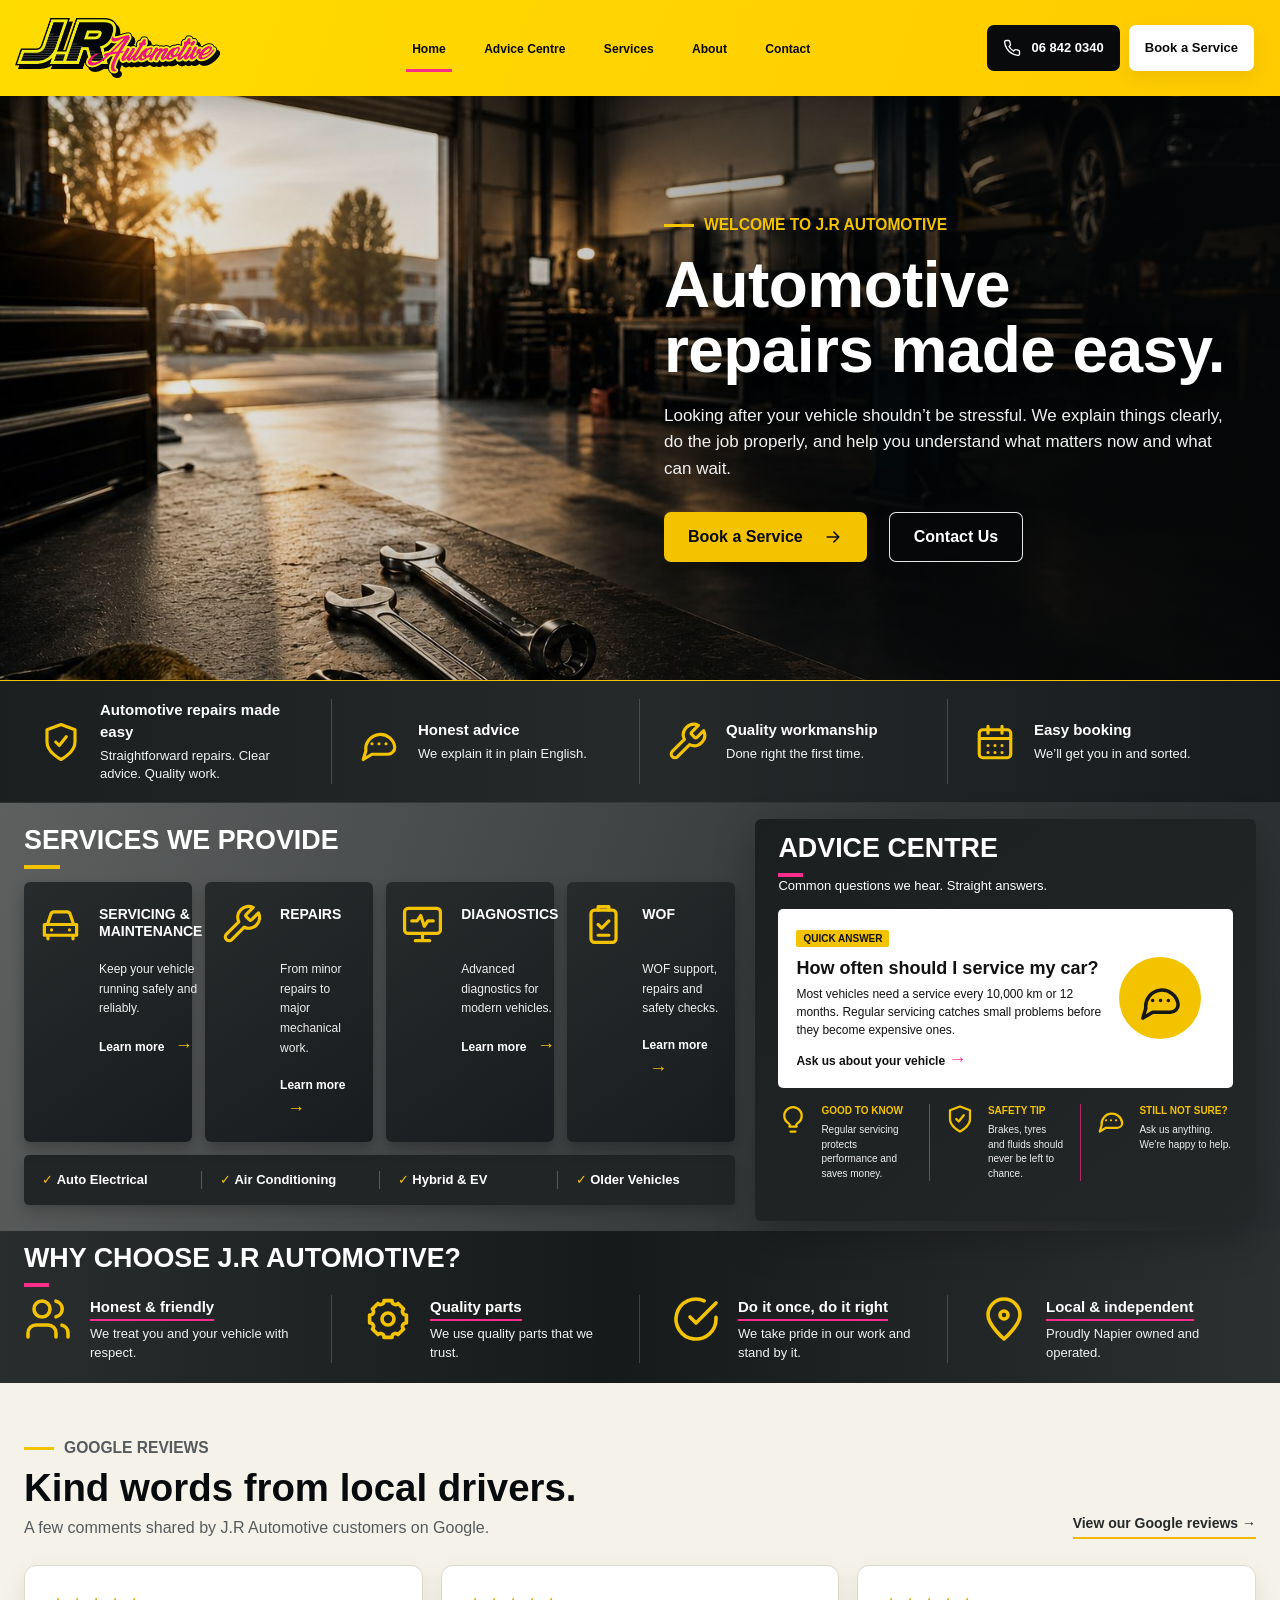
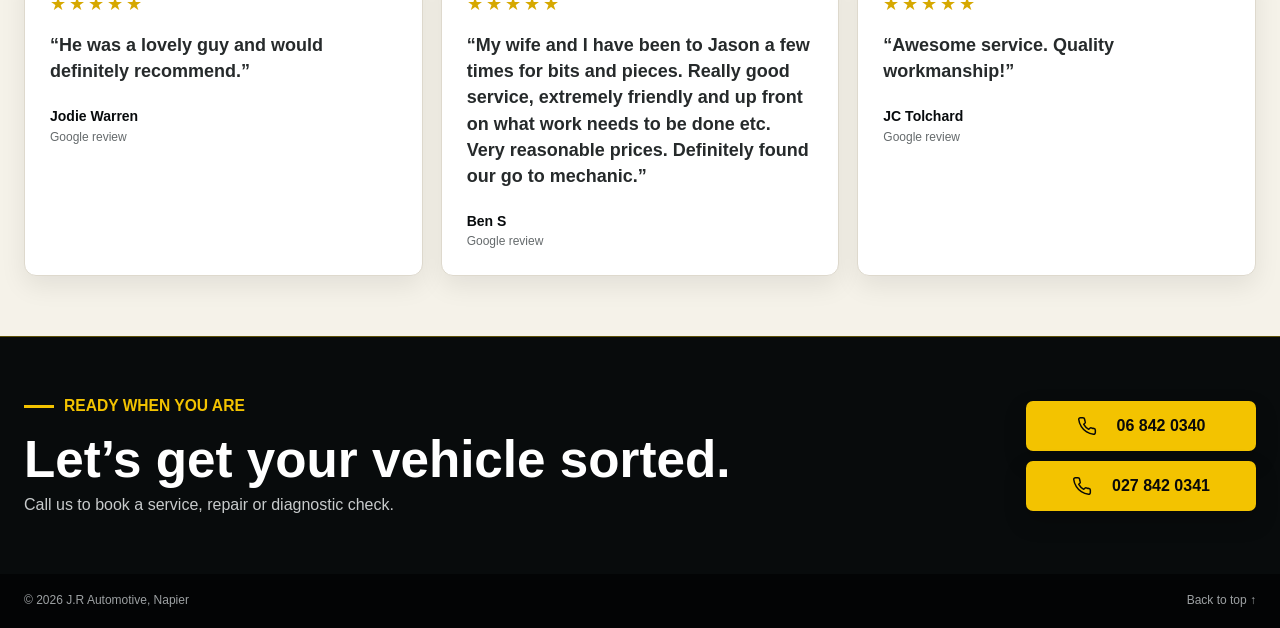
==== index.html @ 2c1266f0 "Fix kilometre spacing in advice snippet" ====
<!doctype html>
<html lang="en">
<head>
  <meta charset="UTF-8" />
  <meta name="viewport" content="width=device-width, initial-scale=1.0" />
  <link rel="icon" type="image/png" href="images/favicon.png" />
  <title>Mechanic Napier | Servicing, Repairs &amp; WOF | J.R Automotive</title>
  <meta name="description" content="Friendly, honest vehicle servicing, repairs, WOF inspections, diagnostics and auto electrical work from J.R Automotive in Onekawa, Napier." />
  <meta name="robots" content="index, follow, max-image-preview:large" />
  <link rel="canonical" href="https://jrautomotive.nz/" />
  <meta property="og:type" content="website" />
  <meta property="og:locale" content="en_NZ" />
  <meta property="og:site_name" content="J.R Automotive" />
  <meta property="og:title" content="Mechanic Napier | J.R Automotive" />
  <meta property="og:description" content="Automotive repairs made easy. Friendly, honest servicing, repairs, WOF inspections and diagnostics in Onekawa, Napier." />
  <meta property="og:url" content="https://jrautomotive.nz/" />
  <meta property="og:image" content="https://jrautomotive.nz/images/hero-workshop-clean-optimized.jpg" />
  <meta property="og:image:alt" content="A warmly lit automotive workshop" />
  <meta name="twitter:card" content="summary_large_image" />
  <meta name="twitter:title" content="Mechanic Napier | J.R Automotive" />
  <meta name="twitter:description" content="Automotive repairs made easy. Friendly, honest servicing, repairs, WOF inspections and diagnostics in Onekawa, Napier." />
  <meta name="twitter:image" content="https://jrautomotive.nz/images/hero-workshop-clean-optimized.jpg" />
  <meta name="twitter:image:alt" content="A warmly lit automotive workshop" />
  <meta name="theme-color" content="#f3c300" />
  <link rel="stylesheet" href="style.css" />
  <script type="application/ld+json">
  {
    "@context": "https://schema.org",
    "@type": "AutoRepair",
    "@id": "https://jrautomotive.nz/#business",
    "name": "J.R Automotive",
    "description": "Friendly, honest vehicle servicing, repairs, WOF inspections, diagnostics and auto electrical work in Onekawa, Napier.",
    "url": "https://jrautomotive.nz/",
    "image": "https://jrautomotive.nz/images/hero-workshop-clean-optimized.jpg",
    "logo": "https://jrautomotive.nz/images/jr-logo.png",
    "telephone": "+64-6-842-0340",
    "email": "J.Rfixyourcar@gmail.com",
    "address": {
      "@type": "PostalAddress",
      "streetAddress": "Unit 4, 10 Thorn Place, Onekawa",
      "addressLocality": "Napier",
      "addressRegion": "Hawke's Bay",
      "addressCountry": "NZ"
    },
    "areaServed": "Hawke's Bay",
    "openingHoursSpecification": {
      "@type": "OpeningHoursSpecification",
      "dayOfWeek": ["Monday", "Tuesday", "Wednesday", "Thursday", "Friday"],
      "opens": "08:30",
      "closes": "17:30"
    },
    "knowsAbout": [
      "Vehicle servicing and maintenance",
      "Automotive repairs",
      "WOF inspections",
      "Vehicle diagnostics",
      "Auto electrical repairs",
      "Air conditioning service and repair",
      "Hybrid and electric vehicle servicing",
      "Older vehicle servicing"
    ],
    "hasMap": "https://www.google.com/maps/search/?api=1&query=Unit%204%2C%2010%20Thorn%20Place%2C%20Onekawa%2C%20Napier%2C%20New%20Zealand"
  }
  </script>
</head>
<body>
  <svg class="svg-defs" aria-hidden="true">
    <symbol id="icon-phone" viewBox="0 0 24 24"><path d="M22 16.9v3a2 2 0 0 1-2.2 2 19.8 19.8 0 0 1-8.6-3.1 19.5 19.5 0 0 1-6-6A19.8 19.8 0 0 1 2.1 4.2 2 2 0 0 1 4.1 2h3a2 2 0 0 1 2 1.7c.1 1 .4 2 .7 2.9a2 2 0 0 1-.4 2.1L8.1 10a16 16 0 0 0 6 6l1.3-1.3a2 2 0 0 1 2.1-.4c.9.3 1.9.6 2.9.7a2 2 0 0 1 1.6 1.9z"/></symbol>
    <symbol id="icon-arrow" viewBox="0 0 24 24"><path d="M5 12h14M13 6l6 6-6 6"/></symbol>
    <symbol id="icon-shield" viewBox="0 0 24 24"><path d="M12 22s8-4 8-10V5l-8-3-8 3v7c0 6 8 10 8 10z"/><path d="m9 12 2 2 4-5"/></symbol>
    <symbol id="icon-chat" viewBox="0 0 24 24"><path d="M21 15a4 4 0 0 1-4 4H8l-5 3 1.5-5A8 8 0 1 1 21 15z"/><path d="M8 13h.01M12 13h.01M16 13h.01"/></symbol>
    <symbol id="icon-wrench" viewBox="0 0 24 24"><path d="M14.7 6.3a1 1 0 0 0 0 1.4l1.6 1.6a1 1 0 0 0 1.4 0l3.8-3.8a6 6 0 0 1-8 8l-6.9 6.9a2.1 2.1 0 0 1-3-3l6.9-6.9a6 6 0 0 1 8-8z"/></symbol>
    <symbol id="icon-calendar" viewBox="0 0 24 24"><rect x="3" y="5" width="18" height="16" rx="2"/><path d="M16 3v4M8 3v4M3 10h18M8 14h.01M12 14h.01M16 14h.01M8 18h.01M12 18h.01M16 18h.01"/></symbol>
    <symbol id="icon-car" viewBox="0 0 24 24"><path d="m5 11 1.5-4.5A2 2 0 0 1 8.4 5h7.2a2 2 0 0 1 1.9 1.5L19 11M3 12h18v6H3zM5 18v2M19 18v2M7 15h.01M17 15h.01"/></symbol>
    <symbol id="icon-monitor" viewBox="0 0 24 24"><rect x="2" y="3" width="20" height="14" rx="2"/><path d="M8 21h8M12 17v4M6 10h3l2-3 2 6 2-3h3"/></symbol>
    <symbol id="icon-clipboard" viewBox="0 0 24 24"><rect x="5" y="4" width="14" height="18" rx="2"/><path d="M9 4V2h6v2M9 12l2 2 4-4M9 18h6"/></symbol>
    <symbol id="icon-bulb" viewBox="0 0 24 24"><path d="M9 18h6M10 22h4M8.5 15.5A7 7 0 1 1 15.5 15.5c-.9.7-1.2 1.4-1.3 2.5h-4.4c-.1-1.1-.4-1.8-1.3-2.5z"/></symbol>
    <symbol id="icon-users" viewBox="0 0 24 24"><path d="M16 21v-2a4 4 0 0 0-4-4H6a4 4 0 0 0-4 4v2M9 11a4 4 0 1 0 0-8 4 4 0 0 0 0 8zM22 21v-2a4 4 0 0 0-3-3.9M16 3.1a4 4 0 0 1 0 7.8"/></symbol>
    <symbol id="icon-gear" viewBox="0 0 24 24"><circle cx="12" cy="12" r="3"/><path d="M19.4 15a1.7 1.7 0 0 0 .3 1.9l.1.1-2.8 2.8-.1-.1a1.7 1.7 0 0 0-1.9-.3 1.7 1.7 0 0 0-1 1.6v.2h-4V21a1.7 1.7 0 0 0-1-1.6 1.7 1.7 0 0 0-1.9.3l-.1.1L4.2 17l.1-.1a1.7 1.7 0 0 0 .3-1.9A1.7 1.7 0 0 0 3 14H2.8v-4H3a1.7 1.7 0 0 0 1.6-1 1.7 1.7 0 0 0-.3-1.9L4.2 7 7 4.2l.1.1a1.7 1.7 0 0 0 1.9.3A1.7 1.7 0 0 0 10 3V2.8h4V3a1.7 1.7 0 0 0 1 1.6 1.7 1.7 0 0 0 1.9-.3l.1-.1L19.8 7l-.1.1a1.7 1.7 0 0 0-.3 1.9 1.7 1.7 0 0 0 1.6 1h.2v4H21a1.7 1.7 0 0 0-1.6 1z"/></symbol>
    <symbol id="icon-check" viewBox="0 0 24 24"><path d="M22 11.1V12a10 10 0 1 1-5.9-9.1"/><path d="m22 4-10 10-3-3"/></symbol>
    <symbol id="icon-pin" viewBox="0 0 24 24"><path d="M20 10c0 5-8 12-8 12S4 15 4 10a8 8 0 1 1 16 0z"/><circle cx="12" cy="10" r="2"/></symbol>
  </svg>

  <header class="site-header" id="top">
    <a class="brand" href="index.html" aria-label="J.R Automotive home">
      <img src="images/jr-logo.png" width="3211" height="953" alt="J.R Automotive" />
    </a>

    <button class="menu-toggle" type="button" aria-label="Open navigation" aria-expanded="false" aria-controls="site-nav">
      <span></span><span></span><span></span>
    </button>

    <div class="header-main">
      <nav class="main-nav" id="site-nav" aria-label="Main navigation">
        <a class="active" href="index.html">Home</a>
        <a href="advice.html">Advice Centre</a>
        <a href="services.html">Services</a>
        <a href="about.html">About</a>
        <a href="contact.html">Contact</a>
      </nav>

      <div class="header-actions">
        <a class="header-phone" href="tel:068420340">
          <svg><use href="#icon-phone"></use></svg>
          <span>06 842 0340</span>
        </a>
        <a class="header-book" href="contact.html">Book a Service</a>
      </div>
    </div>
  </header>

  <main>
    <section class="hero" aria-labelledby="hero-title">
      <div class="hero-content page-width">
        <div class="hero-copy-block">
          <p class="eyebrow"><span></span> Welcome to J.R Automotive</p>
          <h1 id="hero-title">Automotive repairs made easy.</h1>
          <p class="hero-copy">Looking after your vehicle shouldn&rsquo;t be stressful. We explain things clearly, do the job properly, and help you understand what matters now and what can wait.</p>
          <div class="hero-actions">
            <a class="button button-yellow" href="contact.html">Book a Service <svg><use href="#icon-arrow"></use></svg></a>
            <a class="button button-outline" href="contact.html">Contact Us</a>
          </div>
        </div>
      </div>
    </section>

    <section class="trust-strip" aria-label="Our service promises">
      <div class="page-width trust-grid">
        <article class="trust-item"><svg><use href="#icon-shield"></use></svg><div><strong>Automotive repairs made easy</strong><span>Straightforward repairs. Clear advice. Quality work.</span></div></article>
        <article class="trust-item"><svg><use href="#icon-chat"></use></svg><div><strong>Honest advice</strong><span>We explain it in plain English.</span></div></article>
        <article class="trust-item"><svg><use href="#icon-wrench"></use></svg><div><strong>Quality workmanship</strong><span>Done right the first time.</span></div></article>
        <article class="trust-item"><svg><use href="#icon-calendar"></use></svg><div><strong>Easy booking</strong><span>We’ll get you in and sorted.</span></div></article>
      </div>
    </section>

    <section class="services-advice" id="services">
      <div class="page-width content-grid">
        <div class="services-column">
          <div class="section-heading">
            <h2>Services we provide</h2>
            <span></span>
          </div>

          <div class="service-grid">
            <a class="service-card" href="services.html">
              <svg><use href="#icon-car"></use></svg>
              <div><h3>Servicing &amp;<br />Maintenance</h3><p>Keep your vehicle running safely and reliably.</p><span class="service-link">Learn more <span aria-hidden="true">→</span></span></div>
            </a>
            <a class="service-card" href="services.html">
              <svg><use href="#icon-wrench"></use></svg>
              <div><h3>Repairs</h3><p>From minor repairs to major mechanical work.</p><span class="service-link">Learn more <span aria-hidden="true">→</span></span></div>
            </a>
            <a class="service-card" href="services.html">
              <svg><use href="#icon-monitor"></use></svg>
              <div><h3>Diagnostics</h3><p>Advanced diagnostics for modern vehicles.</p><span class="service-link">Learn more <span aria-hidden="true">→</span></span></div>
            </a>
            <a class="service-card" href="services.html">
              <svg><use href="#icon-clipboard"></use></svg>
              <div><h3>WOF</h3><p>WOF support, repairs and safety checks.</p><span class="service-link">Learn more <span aria-hidden="true">→</span></span></div>
            </a>
          </div>

          <div class="more-services">
            <span>✓ <b>Auto Electrical</b></span>
            <span>✓ <b>Air Conditioning</b></span>
            <span>✓ <b>Hybrid &amp; EV</b></span>
            <span>✓ <b>Older Vehicles</b></span>
          </div>
        </div>

        <aside class="advice-panel" id="advice">
          <div class="section-heading light">
            <h2>Advice centre</h2>
            <span></span>
          </div>
          <p class="advice-intro">Common questions we hear. Straight answers.</p>
          <article class="quick-answer">
            <div>
              <small>Quick answer</small>
              <h3>How often should I service my car?</h3>
              <p>Most vehicles need a service every 10,000 km or 12 months. Regular servicing catches small problems before they become expensive ones.</p>
              <a href="advice.html">Ask us about your vehicle <span>→</span></a>
            </div>
            <div class="answer-icon"><svg><use href="#icon-chat"></use></svg></div>
          </article>
          <div class="advice-tips">
            <article><svg><use href="#icon-bulb"></use></svg><div><strong>Good to know</strong><span>Regular servicing protects performance and saves money.</span></div></article>
            <article><svg><use href="#icon-shield"></use></svg><div><strong>Safety tip</strong><span>Brakes, tyres and fluids should never be left to chance.</span></div></article>
            <article><svg><use href="#icon-chat"></use></svg><div><strong>Still not sure?</strong><span>Ask us anything. We’re happy to help.</span></div></article>
          </div>
        </aside>
      </div>
    </section>

    <section class="why-us" id="about">
      <div class="page-width">
        <div class="section-heading light">
          <h2>Why choose J.R Automotive?</h2>
          <span></span>
        </div>
        <div class="why-grid">
          <article><svg><use href="#icon-users"></use></svg><div><h3>Honest &amp; friendly</h3><p>We treat you and your vehicle with respect.</p></div></article>
          <article><svg><use href="#icon-gear"></use></svg><div><h3>Quality parts</h3><p>We use quality parts that we trust.</p></div></article>
          <article><svg><use href="#icon-check"></use></svg><div><h3>Do it once, do it right</h3><p>We take pride in our work and stand by it.</p></div></article>
          <article><svg><use href="#icon-pin"></use></svg><div><h3>Local &amp; independent</h3><p>Proudly Napier owned and operated.</p></div></article>
        </div>
      </div>
    </section>

    <section class="customer-reviews" aria-labelledby="reviews-heading">
      <div class="page-width">
        <div class="reviews-heading">
          <div>
            <p class="eyebrow"><span></span> Google reviews</p>
            <h2 id="reviews-heading">Kind words from local drivers.</h2>
            <p>A few comments shared by J.R Automotive customers on Google.</p>
          </div>
          <a class="reviews-link" href="https://www.google.com/maps/search/?api=1&amp;query=J.R%20Automotive%2C%204%2F10%20Thorn%20Place%2C%20Onekawa%2C%20Napier" target="_blank" rel="noopener">View our Google reviews <span aria-hidden="true">&rarr;</span></a>
        </div>

        <div class="reviews-grid">
          <figure class="review-card">
            <div class="review-stars" aria-label="5 out of 5 stars">★★★★★</div>
            <blockquote>“He was a lovely guy and would definitely recommend.”</blockquote>
            <figcaption><strong>Jodie Warren</strong><span>Google review</span></figcaption>
          </figure>
          <figure class="review-card">
            <div class="review-stars" aria-label="5 out of 5 stars">★★★★★</div>
            <blockquote>“My wife and I have been to Jason a few times for bits and pieces. Really good service, extremely friendly and up front on what work needs to be done etc. Very reasonable prices. Definitely found our go to mechanic.”</blockquote>
            <figcaption><strong>Ben S</strong><span>Google review</span></figcaption>
          </figure>
          <figure class="review-card">
            <div class="review-stars" aria-label="5 out of 5 stars">★★★★★</div>
            <blockquote>“Awesome service. Quality workmanship!”</blockquote>
            <figcaption><strong>JC Tolchard</strong><span>Google review</span></figcaption>
          </figure>
        </div>
      </div>
    </section>

    <section class="contact-cta" id="contact">
      <div class="page-width contact-inner">
        <div><p class="eyebrow"><span></span> Ready when you are</p><h2>Let’s get your vehicle sorted.</h2><p>Call us to book a service, repair or diagnostic check.</p></div>
        <div class="contact-buttons"><a class="button button-yellow" href="tel:068420340"><svg><use href="#icon-phone"></use></svg> 06 842 0340</a><a class="button button-yellow" href="tel:0278420341"><svg><use href="#icon-phone"></use></svg> 027 842 0341</a></div>
      </div>
    </section>
  </main>

  <footer><div class="page-width"><span>© <span id="year"></span> J.R Automotive, Napier</span><a href="#top">Back to top ↑</a></div></footer>

  <script>
    const toggle = document.querySelector('.menu-toggle');
    const header = document.querySelector('.site-header');
    toggle.addEventListener('click', () => {
      const open = header.classList.toggle('menu-open');
      toggle.setAttribute('aria-expanded', String(open));
    });
    document.querySelectorAll('.main-nav a').forEach(link => link.addEventListener('click', () => {
      header.classList.remove('menu-open');
      toggle.setAttribute('aria-expanded', 'false');
    }));
    document.getElementById('year').textContent = new Date().getFullYear();
  </script>
</body>
</html>
---- style.css ----
:root {
  --yellow: #f3c300;
  --yellow-deep: #f2b900;
  --pink: #ff2d8b;
  --black: #080b0d;
  --charcoal: #171a1c;
  --panel: #202426;
  --panel-soft: #303436;
  --white: #fff;
  --muted: #c8cbcc;
  --line: rgba(255, 255, 255, .18);
  --page: min(1390px, calc(100% - 48px));
  --shadow: 0 16px 40px rgba(0, 0, 0, .26);
}

* { box-sizing: border-box; }
html { scroll-behavior: smooth; }
body {
  margin: 0;
  color: var(--white);
  background: #25292b;
  font-family: "Arial Narrow", "Roboto Condensed", Arial, Helvetica, sans-serif;
  line-height: 1.45;
}
a { color: inherit; }
button, a { -webkit-tap-highlight-color: transparent; }
svg { display: block; fill: none; stroke: currentColor; stroke-width: 1.8; stroke-linecap: round; stroke-linejoin: round; }
.svg-defs { position: absolute; width: 0; height: 0; overflow: hidden; }
.page-width { width: var(--page); margin-inline: auto; }

.site-header {
  min-height: 96px;
  position: sticky;
  top: 0;
  z-index: 100;
  display: flex;
  align-items: stretch;
  gap: 30px;
  padding-right: max(26px, calc((100vw - 1500px) / 2));
  background: linear-gradient(110deg, #ffdc00, #ffcb00);
  color: var(--black);
  box-shadow: 0 6px 24px rgba(0, 0, 0, .22);
}

.brand {
  width: 270px;
  min-width: 270px;
  padding: 8px 24px;
  display: flex;
  justify-content: center;
  align-items: center;
  text-decoration: none;
  background: transparent;
}
.brand img {
  width: 225px;
  height: auto;
  object-fit: contain;
}

.header-main {
  min-width: 0;
  flex: 1;
  display: flex;
  align-items: center;
  justify-content: space-between;
  gap: 26px;
}
.main-nav {
  flex: 1;
  display: flex;
  align-items: center;
  justify-content: center;
  gap: clamp(26px, 3vw, 56px);
  white-space: nowrap;
}
.main-nav a {
  position: relative;
  padding: 39px 0 36px;
  color: #090909;
  text-decoration: none;
  font-size: clamp(12.1px, .902vw, 15.4px);
  font-weight: 900;
}
.main-nav a::after {
  content: "";
  position: absolute;
  left: 50%;
  bottom: 22px;
  width: 0;
  height: 3px;
  transform: translateX(-50%);
  background: var(--pink);
  transition: width .2s ease;
}
.main-nav a:hover::after, .main-nav a.active::after { width: 46px; }
.header-actions { display: flex; gap: 14px; align-items: center; }
.header-phone, .header-book {
  min-height: 46px;
  display: inline-flex;
  align-items: center;
  justify-content: center;
  border-radius: 7px;
  font-weight: 900;
  text-decoration: none;
  white-space: nowrap;
  transition: transform .2s ease, box-shadow .2s ease;
}
.header-phone:hover, .header-book:hover, .button:hover { transform: translateY(-2px); }
.header-phone { gap: 10px; padding: 0 20px; background: #080a0b; color: #fff; }
.header-phone svg { width: 18px; height: 18px; }
.header-book { padding: 0 24px; background: #fff; color: #080a0b; box-shadow: 0 7px 18px rgba(130, 95, 0, .13); }
.menu-toggle { display: none; }

.hero {
  min-height: clamp(560px, 65vh, 720px);
  position: relative;
  display: flex;
  align-items: center;
  isolation: isolate;
  background-image: url("images/hero-workshop-clean-optimized.jpg");
  background-size: cover;
  background-position: center;
  border-bottom: 1px solid var(--yellow);
}
.hero::after {
  content: "";
  position: absolute;
  inset: 0;
  z-index: -1;
  background: linear-gradient(90deg, rgba(5, 7, 8, .08) 0%, rgba(5, 7, 8, .18) 43%, rgba(5, 7, 8, .88) 100%);
}
.hero-content { display: flex; justify-content: flex-end; padding: 72px 16px; }
.hero-copy-block { width: min(590px, 48%); }
.eyebrow {
  display: flex;
  align-items: center;
  gap: 10px;
  margin: 0 0 16px;
  color: var(--yellow);
  font-size: 15.6px;
  font-weight: 900;
  text-transform: uppercase;
}
.eyebrow span { width: 30px; height: 3px; background: var(--yellow); }
.hero h1 {
  max-width: 600px;
  margin: 0;
  font-family: Impact, Haettenschweiler, "Arial Narrow Bold", sans-serif;
  font-size: clamp(52px, 5vw, 82px);
  font-weight: 800;
  line-height: 1.02;
  letter-spacing: -.6px;
  text-wrap: balance;
  text-shadow: 0 3px 18px rgba(0, 0, 0, .34);
}
.hero-copy { max-width: 570px; margin: 20px 0 30px; color: #f1f1f1; font-size: clamp(17px, 1.3vw, 21px); line-height: 1.55; }
.hero-actions { display: flex; gap: 22px; flex-wrap: wrap; }
.button {
  min-height: 50px;
  display: inline-flex;
  align-items: center;
  justify-content: center;
  gap: 20px;
  padding: 0 24px;
  border-radius: 7px;
  font-weight: 900;
  text-decoration: none;
  transition: transform .2s ease, box-shadow .2s ease, background .2s ease;
}
.button svg { width: 20px; height: 20px; }
.button-yellow { background: var(--yellow); color: #090909; box-shadow: 0 10px 22px rgba(0, 0, 0, .22); }
.button-yellow:hover { box-shadow: 0 13px 28px rgba(255, 212, 0, .2); }
.button-outline { border: 1px solid rgba(255, 255, 255, .9); background: rgba(5, 7, 8, .5); color: #fff; }
.button-outline:hover { background: rgba(255, 255, 255, .1); }

.trust-strip { background: linear-gradient(90deg, #1b1f20, #25292a, #191c1e); border-bottom: 1px solid rgba(255,255,255,.08); }
.trust-grid { display: grid; grid-template-columns: repeat(4, 1fr); padding-block: 18px; }
.trust-item { min-width: 0; display: flex; align-items: center; gap: 18px; padding: 0 26px; border-right: 1px solid var(--line); }
.trust-item:first-child { padding-left: 16px; }
.trust-item:last-child { border: 0; }
.trust-item > svg { width: 42px; height: 42px; flex: 0 0 auto; color: var(--yellow); }
.trust-item div { display: flex; flex-direction: column; gap: 4px; }
.trust-item strong { font-size: 15px; }
.trust-item span { color: #f3f3f3; font-size: 13px; }

.services-advice { padding: 16px 0 10px; background: linear-gradient(110deg, #5e6060 0%, #343738 65%, #2b2e30 100%); }
.content-grid { display: grid; grid-template-columns: 1.35fr .95fr; gap: 20px; }
.section-heading { margin-bottom: 13px; }
.section-heading h2 { margin: 0; color: #fff; font-size: clamp(25px, 2.1vw, 32px); line-height: 1.1; text-transform: uppercase; }
.section-heading > span { display: block; width: 36px; height: 4px; margin-top: 9px; background: var(--yellow); }
.section-heading.light h2 { color: #fff; }
.section-heading.light > span { background: linear-gradient(90deg, var(--pink) 0 70%, transparent 70%); }

.services-column { min-width: 0; padding: 7px 0 16px; }
.service-grid { display: grid; grid-template-columns: repeat(4, minmax(0, 1fr)); gap: 13px; }
.service-card {
  min-height: 184px;
  display: grid;
  grid-template-columns: 48px 1fr;
  gap: 12px;
  padding: 21px 15px;
  background: linear-gradient(145deg, #282b2c, #191c1e);
  color: inherit;
  text-decoration: none;
  border-radius: 6px;
  box-shadow: 0 7px 14px rgba(0,0,0,.25);
  transition: transform .2s ease, background .2s ease, box-shadow .2s ease;
}
.service-card:hover, .service-card:focus-visible { transform: translateY(-4px); background: #171a1c; box-shadow: 0 10px 22px rgba(0,0,0,.38); }
.service-card:focus-visible { outline: 3px solid var(--yellow); outline-offset: 3px; }
.service-card > svg { width: 43px; height: 43px; color: var(--yellow); }
.service-card h3 { min-height: 42px; margin: 3px 0 12px; font-size: 14px; line-height: 1.25; text-transform: uppercase; }
.service-card p { min-height: 52px; margin: 0 0 13px; color: #eee; font-size: 12px; line-height: 1.65; }
.service-link { font-size: 12px; font-weight: 900; }
.service-link span { padding-left: 7px; color: var(--yellow); font-size: 18px; }
.more-services {
  min-height: 50px;
  margin-top: 13px;
  display: grid;
  grid-template-columns: repeat(4, 1fr);
  align-items: center;
  background: #222526;
  border-radius: 5px;
  box-shadow: 0 6px 13px rgba(0,0,0,.22);
}
.more-services span { padding: 0 18px; border-right: 1px solid rgba(255,45,139,.65); font-size: 13px; white-space: nowrap; }
.more-services span:last-child { border-right: 0; }
.more-services span::first-letter { color: var(--yellow); }

.advice-panel { min-width: 0; padding: 15px 23px 18px; background: linear-gradient(140deg, #1c1f20, #242728); border-radius: 6px; box-shadow: var(--shadow); }
.advice-panel .section-heading { margin-bottom: 0; }
.advice-intro { margin: 0 0 13px; font-size: 13px; }
.quick-answer { display: grid; grid-template-columns: 1fr 96px; gap: 12px; padding: 16px 18px; color: #111; background: #fff; border-radius: 5px; }
.quick-answer small { padding: 3px 7px; border-radius: 2px; background: var(--yellow); font-size: 10px; font-weight: 900; text-transform: uppercase; }
.quick-answer h3 { margin: 7px 0 4px; font-size: 18px; }
.quick-answer p { margin: 0 0 7px; font-size: 12px; line-height: 1.5; }
.quick-answer a { font-size: 12px; font-weight: 900; text-decoration: none; }
.quick-answer a span { color: var(--pink); font-size: 18px; }
.answer-icon { width: 82px; height: 82px; align-self: center; display: grid; place-items: center; border-radius: 50%; background: var(--yellow); color: #151718; }
.answer-icon svg { width: 47px; height: 47px; }
.advice-tips { display: grid; grid-template-columns: repeat(3, 1fr); gap: 0; margin-top: 16px; }
.advice-tips article { min-width: 0; display: grid; grid-template-columns: 34px 1fr; gap: 9px; padding: 0 15px; border-right: 1px solid rgba(255,45,139,.65); }
.advice-tips article:first-child { padding-left: 0; }
.advice-tips article:last-child { border: 0; padding-right: 0; }
.advice-tips svg { width: 30px; height: 30px; color: var(--yellow); }
.advice-tips div { display: flex; flex-direction: column; gap: 5px; }
.advice-tips strong { color: var(--yellow); font-size: 10px; text-transform: uppercase; }
.advice-tips span { color: #eee; font-size: 10px; line-height: 1.45; }

.why-us { padding: 13px 0 20px; background: linear-gradient(90deg, #292d2e, #171a1b 48%, #2d3031); }
.why-us .section-heading { margin-bottom: 8px; }
.why-grid { display: grid; grid-template-columns: repeat(4, 1fr); }
.why-grid article { display: grid; grid-template-columns: 52px 1fr; gap: 14px; padding: 0 32px; border-right: 1px solid var(--line); }
.why-grid article:first-child { padding-left: 0; }
.why-grid article:last-child { border: 0; }
.why-grid svg { width: 48px; height: 48px; color: var(--yellow); }
.why-grid h3 { display: inline-block; margin: 0 0 4px; padding-bottom: 2px; border-bottom: 2px solid var(--pink); font-size: 15px; }
.why-grid p { margin: 0; color: #f0f0f0; font-size: 13px; }

.customer-reviews { padding: 54px 0 60px; background: #f5f2e9; color: var(--black); }
.reviews-heading { display: flex; align-items: flex-end; justify-content: space-between; gap: 36px; margin-bottom: 26px; }
.reviews-heading .eyebrow { margin: 0 0 8px; color: #555b5d; }
.reviews-heading h2 { margin: 0 0 8px; font-size: clamp(30px, 3vw, 44px); line-height: 1.05; }
.reviews-heading > div > p:last-child { margin: 0; color: #555b5d; }
.reviews-link { flex: 0 0 auto; padding-bottom: 4px; border-bottom: 2px solid var(--yellow-deep); color: #242829; font-size: 14px; font-weight: 900; text-decoration: none; }
.reviews-link:hover { border-color: var(--pink); }
.reviews-grid { display: grid; grid-template-columns: repeat(3, 1fr); gap: 18px; }
.review-card { min-width: 0; margin: 0; padding: 25px; border: 1px solid #ded9cd; border-radius: 12px; background: #fff; box-shadow: 0 10px 26px rgba(8, 11, 13, .08); }
.review-stars { margin-bottom: 15px; color: #d6a800; font-size: 18px; letter-spacing: 3px; }
.review-card blockquote { margin: 0 0 22px; color: #262a2b; font-size: 18px; font-weight: 700; line-height: 1.45; }
.review-card figcaption { display: flex; flex-direction: column; gap: 2px; }
.review-card figcaption strong { font-size: 14px; }
.review-card figcaption span { color: #656a6c; font-size: 12px; }

.contact-cta { padding: 58px 0; background: #080b0c; border-top: 1px solid rgba(255,212,0,.35); }
.contact-inner { display: flex; align-items: center; justify-content: space-between; gap: 40px; }
.contact-inner h2 { margin: 0 0 8px; font-size: clamp(32px, 4vw, 54px); line-height: 1; }
.contact-inner > div > p:last-child { margin: 0; color: var(--muted); }
.contact-buttons { display: flex; flex-direction: column; align-items: center; gap: 10px; }
.contact-buttons .button { min-width: 230px; }
.mobile-number { color: #fff; font-size: 13px; text-decoration: none; }

footer { padding: 18px 0; background: #030405; color: #9da1a3; font-size: 12px; }
footer > div { display: flex; justify-content: space-between; }
footer a { text-decoration: none; }

@media (max-width: 1700px) {
  .main-nav a:nth-child(8), .main-nav a:nth-child(9) { display: none; }
}

@media (max-width: 1480px) {
  .site-header { gap: 18px; }
  .brand { width: 235px; min-width: 235px; padding-inline: 14px; }
  .brand img { width: 205px; }
  .header-main { gap: 18px; }
  .header-actions { gap: 9px; }
  .header-phone, .header-book { padding-inline: 16px; font-size: 13px; }
}

@media (max-width: 1180px) {
  :root { --page: min(100% - 36px, 1040px); }
  .site-header { min-height: 82px; padding-right: 18px; }
  .brand { width: 210px; min-width: 210px; }
  .brand img { width: 185px; height: auto; }
  .main-nav a { padding-block: 31px; }
  .main-nav a:nth-child(n+6) { display: none; }
  .main-nav a::after { bottom: 15px; }
  .hero { min-height: 470px; background-position: 57% center; }
  .service-grid { grid-template-columns: repeat(2, 1fr); }
  .service-card { min-height: 165px; }
  .service-card h3, .service-card p { min-height: 0; }
  .more-services { grid-template-columns: repeat(2, 1fr); row-gap: 10px; padding-block: 12px; }
  .more-services span:nth-child(2) { border-right: 0; }
  .trust-item { padding-inline: 15px; gap: 12px; }
}

@media (max-width: 900px) {
  :root { --page: min(100% - 30px, 720px); }
  .site-header { min-height: 74px; align-items: center; justify-content: space-between; padding-right: 14px; }
  .brand { width: 195px; min-width: 195px; height: 74px; }
  .brand img { width: 170px; height: auto; }

  .menu-toggle {
    width: 46px;
    height: 44px;
    display: grid;
    place-content: center;
    gap: 6px;
    border: 0;
    border-radius: 6px;
    background: #090b0c;
    cursor: pointer;
  }
  .menu-toggle span { width: 24px; height: 2px; display: block; background: var(--yellow); transition: transform .2s ease, opacity .2s ease; }
  .menu-open .menu-toggle span:nth-child(1) { transform: translateY(8px) rotate(45deg); }
  .menu-open .menu-toggle span:nth-child(2) { opacity: 0; }
  .menu-open .menu-toggle span:nth-child(3) { transform: translateY(-8px) rotate(-45deg); }
  .header-main {
    position: absolute;
    top: 74px;
    left: 0;
    right: 0;
    display: none;
    padding: 18px;
    background: #111416;
    color: #fff;
    box-shadow: 0 20px 35px rgba(0,0,0,.45);
  }
  .menu-open .header-main { display: block; }
  .main-nav { display: grid; grid-template-columns: repeat(2, 1fr); gap: 0; white-space: normal; }
  .main-nav a, .main-nav a:nth-child(n) { display: block; padding: 12px 10px; color: #fff; border-bottom: 1px solid rgba(255,255,255,.1); font-size: 14.3px; }
  .main-nav a::after { display: none; }
  .header-actions { margin-top: 16px; }
  .header-phone, .header-book { flex: 1; }
  .hero { min-height: 600px; align-items: flex-end; background-position: 67% center; }
  .hero::before { content: ""; position: absolute; inset: 0; z-index: -1; background: linear-gradient(0deg, rgba(2,5,6,.97) 4%, rgba(2,5,6,.73) 47%, rgba(2,5,6,.1) 80%); }
  .hero-content { padding: 50px 0; }
  .hero-copy-block { width: min(100%, 620px); }
  .hero h1 { font-size: clamp(43px, 9vw, 66px); }
  .trust-grid { grid-template-columns: repeat(2, 1fr); gap: 20px 0; }
  .trust-item:nth-child(2) { border-right: 0; }
  .content-grid { grid-template-columns: 1fr; }
  .advice-panel { margin-bottom: 12px; }
  .why-grid { grid-template-columns: repeat(2, 1fr); gap: 24px 0; }
  .why-grid article:nth-child(2) { border-right: 0; }
  .reviews-heading { align-items: flex-start; flex-direction: column; gap: 16px; }
  .reviews-grid { grid-template-columns: 1fr; }
  .contact-inner { align-items: flex-start; flex-direction: column; }
}

@media (max-width: 620px) {
  :root { --page: calc(100% - 28px); }
  .brand { width: 180px; min-width: 180px; }
  .brand img { width: 158px; }
  .hero { min-height: 570px; background-position: 70% center; }
  .hero-actions { gap: 12px; }
  .button { width: 100%; }
  .trust-grid { grid-template-columns: 1fr; gap: 0; }
  .trust-item, .trust-item:first-child { padding: 15px 4px; border-right: 0; border-bottom: 1px solid var(--line); }
  .trust-item:last-child { border-bottom: 0; }
  .service-grid { grid-template-columns: 1fr; }
  .service-card { min-height: 0; }
  .more-services { grid-template-columns: 1fr; }
  .more-services span, .more-services span:nth-child(2) { padding-block: 7px; border-right: 0; border-bottom: 1px solid rgba(255,45,139,.42); }
  .more-services span:last-child { border-bottom: 0; }
  .advice-panel { padding-inline: 15px; }
  .quick-answer { grid-template-columns: 1fr; }
  .answer-icon { display: none; }
  .advice-tips { grid-template-columns: 1fr; gap: 16px; }
  .advice-tips article, .advice-tips article:first-child, .advice-tips article:last-child { padding: 0 0 14px; border-right: 0; border-bottom: 1px solid rgba(255,45,139,.45); }
  .advice-tips article:last-child { border-bottom: 0; }
  .why-grid { grid-template-columns: 1fr; gap: 20px; }
  .why-grid article, .why-grid article:first-child { padding: 0; border-right: 0; }
  .contact-cta { padding-block: 44px; }
  footer > div { gap: 15px; flex-direction: column; }
}

@media (prefers-reduced-motion: reduce) {
  html { scroll-behavior: auto; }
  *, *::before, *::after { transition: none !important; }
}

/* Simple inside pages */
.subpage {
  background: linear-gradient(110deg, #35393b 0%, #232729 68%, #171a1c 100%);
}

.page-hero {
  padding: 70px 0 34px;
}

.page-hero h1 {
  max-width: 780px;
  margin: 0;
  font-family: Impact, Haettenschweiler, "Arial Narrow Bold", sans-serif;
  font-size: clamp(42px, 5vw, 72px);
  line-height: 1.02;
  letter-spacing: -.5px;
  text-transform: uppercase;
}

.page-hero p:not(.eyebrow) {
  max-width: 720px;
  margin: 18px 0 0;
  color: #f0f0f0;
  font-size: clamp(17px, 1.45vw, 22px);
}

.page-section {
  padding: 0 0 70px;
}

.page-grid {
  display: grid;
  grid-template-columns: repeat(4, minmax(0, 1fr));
  gap: 16px;
}

.page-grid.two-column {
  grid-template-columns: repeat(2, minmax(0, 1fr));
}

.page-card,
.contact-page-card {
  padding: 24px;
  border-radius: 8px;
  background: linear-gradient(145deg, #282b2c, #191c1e);
  box-shadow: var(--shadow);
}

.page-card small {
  display: inline-block;
  margin-bottom: 10px;
  padding: 4px 8px;
  border-radius: 2px;
  background: var(--yellow);
  color: #111;
  font-size: 10px;
  font-weight: 900;
  text-transform: uppercase;
}

.page-card h2,
.contact-page-card h2 {
  margin: 0 0 10px;
  font-size: 22px;
  line-height: 1.12;
  text-transform: uppercase;
}

.page-card p,
.contact-page-card p {
  margin: 0;
  color: #eeeeee;
}

.contact-page-card {
  display: grid;
  grid-template-columns: minmax(280px, .95fr) minmax(320px, 1.05fr) minmax(230px, .75fr);
  align-items: center;
  gap: clamp(28px, 4vw, 64px);
}

.contact-page-card .contact-buttons {
  width: 100%;
  align-items: stretch;
}

.contact-page-card .contact-buttons .button {
  width: 100%;
  min-width: 0;
  min-height: 56px;
  padding-inline: 16px;
}

.contact-page-card .contact-buttons .button[href^="tel:"] {
  font-size: 18px;
  letter-spacing: .02em;
}

.contact-page-card .map-link {
  text-align: center;
}

.workshop-hours {
  margin: 0;
}

.contact-page-card .workshop-hours h2 {
  margin-bottom: 8px;
  color: var(--yellow);
  font-size: 16px;
}

.workshop-hours dl {
  width: 100%;
  margin: 0;
}

.workshop-hours dl > div {
  display: grid;
  grid-template-columns: minmax(125px, 1fr) minmax(150px, auto);
  gap: 20px;
  padding: 7px 0;
  border-bottom: 1px solid rgba(255, 255, 255, .14);
}

.workshop-hours dt {
  font-weight: 800;
}

.workshop-hours dd {
  margin: 0;
  color: #eeeeee;
  text-align: right;
}

@media (max-width: 1100px) {
  .contact-page-card {
    grid-template-columns: repeat(2, minmax(0, 1fr));
  }

  .contact-page-card .contact-buttons {
    grid-column: 1 / -1;
    flex-direction: row;
    flex-wrap: wrap;
    justify-content: center;
  }

  .contact-page-card .contact-buttons .button {
    width: min(100%, 290px);
  }
}

@media (max-width: 900px) {
  .page-grid,
  .page-grid.two-column {
    grid-template-columns: 1fr;
  }

  .contact-page-card {
    grid-template-columns: 1fr;
  }

  .contact-page-card .contact-buttons {
    width: 100%;
    grid-column: auto;
    flex-direction: column;
    align-items: stretch;
  }

  .contact-page-card .contact-buttons .button {
    width: 100%;
  }
}

.map-link {
  color: var(--yellow);
  font-size: 13px;
  font-weight: 900;
  text-decoration: none;
}

.map-card {
  margin-top: 18px;
  overflow: hidden;
  border: 1px solid rgba(255, 212, 0, .35);
  border-radius: 8px;
  background: #111416;
  box-shadow: var(--shadow);
}

.map-card iframe {
  width: 100%;
  min-height: 390px;
  display: block;
  border: 0;
}

.contact-logo {
  width: 300px;
  max-width: 100%;
  height: auto;
  margin: 0 0 14px;
}

.contact-email {
  width: fit-content;
}

/* Contact message form */
.message-section {
  display: grid;
  grid-template-columns: minmax(260px, .7fr) minmax(0, 1.3fr);
  gap: clamp(28px, 5vw, 70px);
  margin: 28px 0;
  padding: clamp(26px, 4vw, 48px);
  border-top: 4px solid var(--yellow);
  border-radius: 8px;
  background: linear-gradient(145deg, #282b2c, #151819);
  box-shadow: var(--shadow);
}
.message-intro h2 { margin: 0 0 14px; font-size: clamp(34px, 4vw, 54px); line-height: 1; text-transform: uppercase; }
.message-intro > p:not(.eyebrow, .message-reassurance) { margin: 0; color: #eee; font-size: 17px; }
.message-reassurance { display: flex; align-items: flex-start; gap: 12px; margin: 24px 0 0; color: #eee; font-size: 13px; }
.message-reassurance svg { width: 25px; height: 25px; flex: 0 0 auto; color: var(--yellow); }
.message-form { padding: clamp(22px, 3vw, 32px); border-radius: 8px; background: #fff; color: var(--black); }
.form-grid { display: grid; grid-template-columns: repeat(2, minmax(0, 1fr)); gap: 18px; }
.message-form label { min-width: 0; display: grid; gap: 7px; }
.message-form label > span { font-size: 13px; font-weight: 900; }
.message-form label b { color: #9f253d; }
.message-form label small { color: #666; font-size: 11px; font-weight: 700; }
.message-form input,
.message-form select,
.message-form textarea { width: 100%; min-height: 48px; padding: 11px 12px; border: 1px solid #b8b8b8; border-radius: 5px; background: #fff; color: #111; font: inherit; }
.message-form textarea { min-height: 130px; resize: vertical; }
.message-form input:focus,
.message-form select:focus,
.message-form textarea:focus { border-color: #8a6d00; outline: 3px solid rgba(243, 195, 0, .25); }
.form-field-wide { grid-column: 1 / -1; }
.form-honeypot { position: absolute; left: -10000px; width: 1px; height: 1px; overflow: hidden; }
.form-contact-note { margin: 14px 0; color: #555; font-size: 12px; }
.turnstile-container { min-height: 65px; }
.form-submit-row { display: flex; align-items: center; gap: 18px; margin-top: 15px; }
.message-form button { border: 0; cursor: pointer; font: inherit; }
.message-form button:disabled { cursor: not-allowed; opacity: .58; transform: none; }
.form-status { margin: 0; color: #555; font-size: 13px; font-weight: 700; }
.form-status.is-error { color: #9f253d; }
.form-status.is-success { color: #216b3a; }

@media (max-width: 900px) {
  .message-section { grid-template-columns: 1fr; }
}

@media (max-width: 480px) {
  .form-grid { grid-template-columns: 1fr; }
  .form-field-wide { grid-column: auto; }
  .form-submit-row { align-items: stretch; flex-direction: column; }
}
/* Advice Centre FAQ structure */
.advice-faq {
  display: grid;
  gap: 18px;
}

.grouped-faq {
  grid-template-columns: repeat(2, minmax(0, 1fr));
  align-items: start;
}

.faq-group {
  display: grid;
  gap: 10px;
  padding: 16px;
  border: 1px solid rgba(255, 212, 0, .25);
  border-radius: 10px;
  background: rgba(8, 11, 13, .34);
  box-shadow: var(--shadow);
}

.faq-group-title {
  margin: 0 0 4px;
  color: var(--yellow);
  font-size: clamp(20px, 2vw, 30px);
  line-height: 1;
  text-transform: uppercase;
}

.faq-item {
  overflow: hidden;
  border: 1px solid rgba(255, 255, 255, .12);
  border-radius: 8px;
  background: linear-gradient(145deg, #282b2c, #191c1e);
  box-shadow: var(--shadow);
}

.faq-question {
  width: 100%;
  display: grid;
  grid-template-columns: 1fr;
  gap: 10px;
  align-items: center;
  padding: 18px 20px;
  border: 0;
  background: transparent;
  color: var(--white);
  cursor: pointer;
  font: inherit;
  text-align: left;
}

.faq-question:hover,
.faq-question:focus-visible {
  background: rgba(255, 212, 0, .08);
  outline: none;
}

.faq-category {
  width: fit-content;
  padding: 4px 8px;
  border-radius: 3px;
  background: var(--yellow);
  color: #111;
  font-size: 11px;
  font-weight: 900;
  text-transform: uppercase;
}

.faq-title {
  font-size: clamp(18px, 1.8vw, 25px);
  font-weight: 900;
  line-height: 1.1;
}

.faq-answer {
  padding: 0 20px 20px;
  color: #eeeeee;
}

.answer-block + .answer-block {
  margin-top: 16px;
}

.answer-block h3 {
  margin: 0 0 5px;
  color: var(--yellow);
  font-size: 14px;
  text-transform: uppercase;
}

.answer-block p {
  margin: 0;
}

.advice-cta {
  margin-top: 24px;
  padding: 24px;
  border-radius: 8px;
  background: #080b0d;
  border: 1px solid rgba(255, 212, 0, .35);
  box-shadow: var(--shadow);
}

.advice-cta h2 {
  margin: 0 0 8px;
  font-size: clamp(24px, 2.6vw, 38px);
  text-transform: uppercase;
}

.advice-cta p {
  max-width: 760px;
  margin: 0 0 18px;
  color: #eeeeee;
}

@media (max-width: 700px) {
  .grouped-faq {
    grid-template-columns: 1fr;
  }
}

/* About / Meet Jase page */
.about-hero {
  padding-top: 54px;
}

.about-hero-card {
  position: relative;
  overflow: hidden;
  padding: clamp(26px, 4vw, 46px);
  border: 1px solid rgba(255, 212, 0, .28);
  border-radius: 18px;
  background:
    radial-gradient(circle at top right, rgba(255, 212, 0, .22), transparent 34%),
    linear-gradient(145deg, #2c3031, #111416 72%);
  box-shadow: var(--shadow);
}

.about-hero-card::after {
  content: "";
  position: absolute;
  right: 28px;
  bottom: -34px;
  width: 150px;
  height: 150px;
  border: 18px solid rgba(255, 212, 0, .12);
  border-radius: 999px;
}

.about-hero-card > * {
  position: relative;
  z-index: 1;
}

.meet-page {
  display: grid;
  gap: 18px;
}

.meet-feature {
  display: grid;
  grid-template-columns: minmax(0, 1.7fr) minmax(260px, .8fr);
  gap: 18px;
  align-items: stretch;
}

.meet-intro,
.meet-highlight,
.meet-page .page-card {
  border-radius: 16px;
}

.meet-intro {
  border-left: 5px solid var(--yellow);
}

.meet-intro p + p {
  margin-top: 14px;
}

.meet-highlight {
  display: flex;
  flex-direction: column;
  justify-content: center;
  padding: 28px;
  background:
    radial-gradient(circle at top right, rgba(255, 255, 255, .42), transparent 34%),
    var(--yellow);
  color: #ffffff;
  box-shadow: var(--shadow);
}

.meet-highlight span,
.meet-highlight strong,
.meet-highlight p {
  position: relative;
  z-index: 1;
}

.meet-highlight span {
  width: fit-content;
  margin-bottom: 18px;
  padding: 6px 10px;
  border-radius: 999px;
  background: rgba(10, 10, 10, .9);
  color: var(--yellow);
  font-size: 12px;
  font-weight: 900;
  letter-spacing: .06em;
  text-transform: uppercase;
}

.meet-highlight strong {
  display: block;
  padding: 20px;
  border-radius: 14px;
  background: linear-gradient(145deg, #191c1e, #080b0d);
  color: #ffffff;
  font-family: Arial, Helvetica, sans-serif;
  font-size: clamp(28px, 2.6vw, 40px);
  font-weight: 900;
  letter-spacing: -.03em;
  line-height: 1.02;
  text-transform: none;
}

.meet-highlight p {
  margin: 16px 0 0;
  color: #101010;
  font-size: 17px;
  font-weight: 800;
  line-height: 1.35;
}

.expect-list {
  display: grid;
  grid-template-columns: repeat(2, minmax(0, 1fr));
  gap: 12px;
  margin: 0;
  padding: 0;
  color: #eeeeee;
  list-style: none;
}

.expect-list li {
  display: flex;
  align-items: flex-start;
  gap: 10px;
  padding: 14px;
  border: 1px solid rgba(255, 255, 255, .1);
  border-radius: 12px;
  background: rgba(255, 255, 255, .04);
}

.expect-list span {
  display: grid;
  place-items: center;
  flex: 0 0 22px;
  width: 22px;
  height: 22px;
  border-radius: 999px;
  background: var(--yellow);
  color: #101010;
  font-size: 13px;
  font-weight: 900;
}

.meet-page .page-card:nth-of-type(2) {
  background:
    linear-gradient(145deg, rgba(255, 212, 0, .09), transparent 42%),
    linear-gradient(145deg, #282b2c, #191c1e);
}

.meet-cta {
  margin-top: 0;
  border-radius: 16px;
}

@media (max-width: 800px) {
  .meet-feature,
  .expect-list {
    grid-template-columns: 1fr;
  }
}

/* Subpage workshop photography */
.subpage {
  position: relative;
  isolation: isolate;
}

.subpage::before {
  content: "";
  position: absolute;
  inset: 0 0 auto;
  z-index: -1;
  height: clamp(340px, 42vw, 520px);
  background-image:
    linear-gradient(90deg, rgba(13, 16, 18, .9) 0%, rgba(13, 16, 18, .64) 52%, rgba(13, 16, 18, .3) 100%),
    linear-gradient(0deg, #35393b 0%, transparent 48%),
    var(--page-background);
  background-position: center;
  background-size: cover;
  background-repeat: no-repeat;
  -webkit-mask-image: linear-gradient(to bottom, #000 0%, #000 72%, transparent 100%);
  mask-image: linear-gradient(to bottom, #000 0%, #000 72%, transparent 100%);
}

.services-page { --page-background: url("images/bg-services-engine-brakes-optimized.jpg"); }
.advice-page { --page-background: url("images/bg-advice-diagnostics-optimized.jpg"); }
.about-page { --page-background: url("images/bg-about-tools-optimized.jpg"); }
.contact-page { --page-background: url("images/bg-contact-counter-optimized.jpg"); }

.services-page::before {
  height: 100%;
  background-image:
    linear-gradient(90deg, rgba(13, 16, 18, .9), rgba(13, 16, 18, .68)),
    linear-gradient(0deg, rgba(35, 39, 41, .9), rgba(13, 16, 18, .18) 65%),
    var(--page-background);
  background-position: center top;
  background-size: cover;
  -webkit-mask-image: none;
  mask-image: none;
}

.subpage .page-hero {
  min-height: 330px;
  display: flex;
  flex-direction: column;
  justify-content: center;
  text-shadow: 0 3px 20px rgba(0, 0, 0, .62);
}

.about-page .about-hero-card {
  background: linear-gradient(145deg, rgba(35, 40, 42, .9), rgba(12, 15, 16, .82) 72%);
  backdrop-filter: blur(2px);
}

@media (max-width: 700px) {
  .subpage::before {
    height: 500px;
    background-position: 62% center;
  }

  .services-page::before {
    height: 100%;
    background-position: 68% top;
  }

  .subpage .page-hero {
    min-height: 300px;
  }
}

@media (max-width: 480px) {
  .workshop-hours dl > div {
    grid-template-columns: 1fr;
    gap: 2px;
  }

  .workshop-hours dd {
    text-align: left;
  }
}
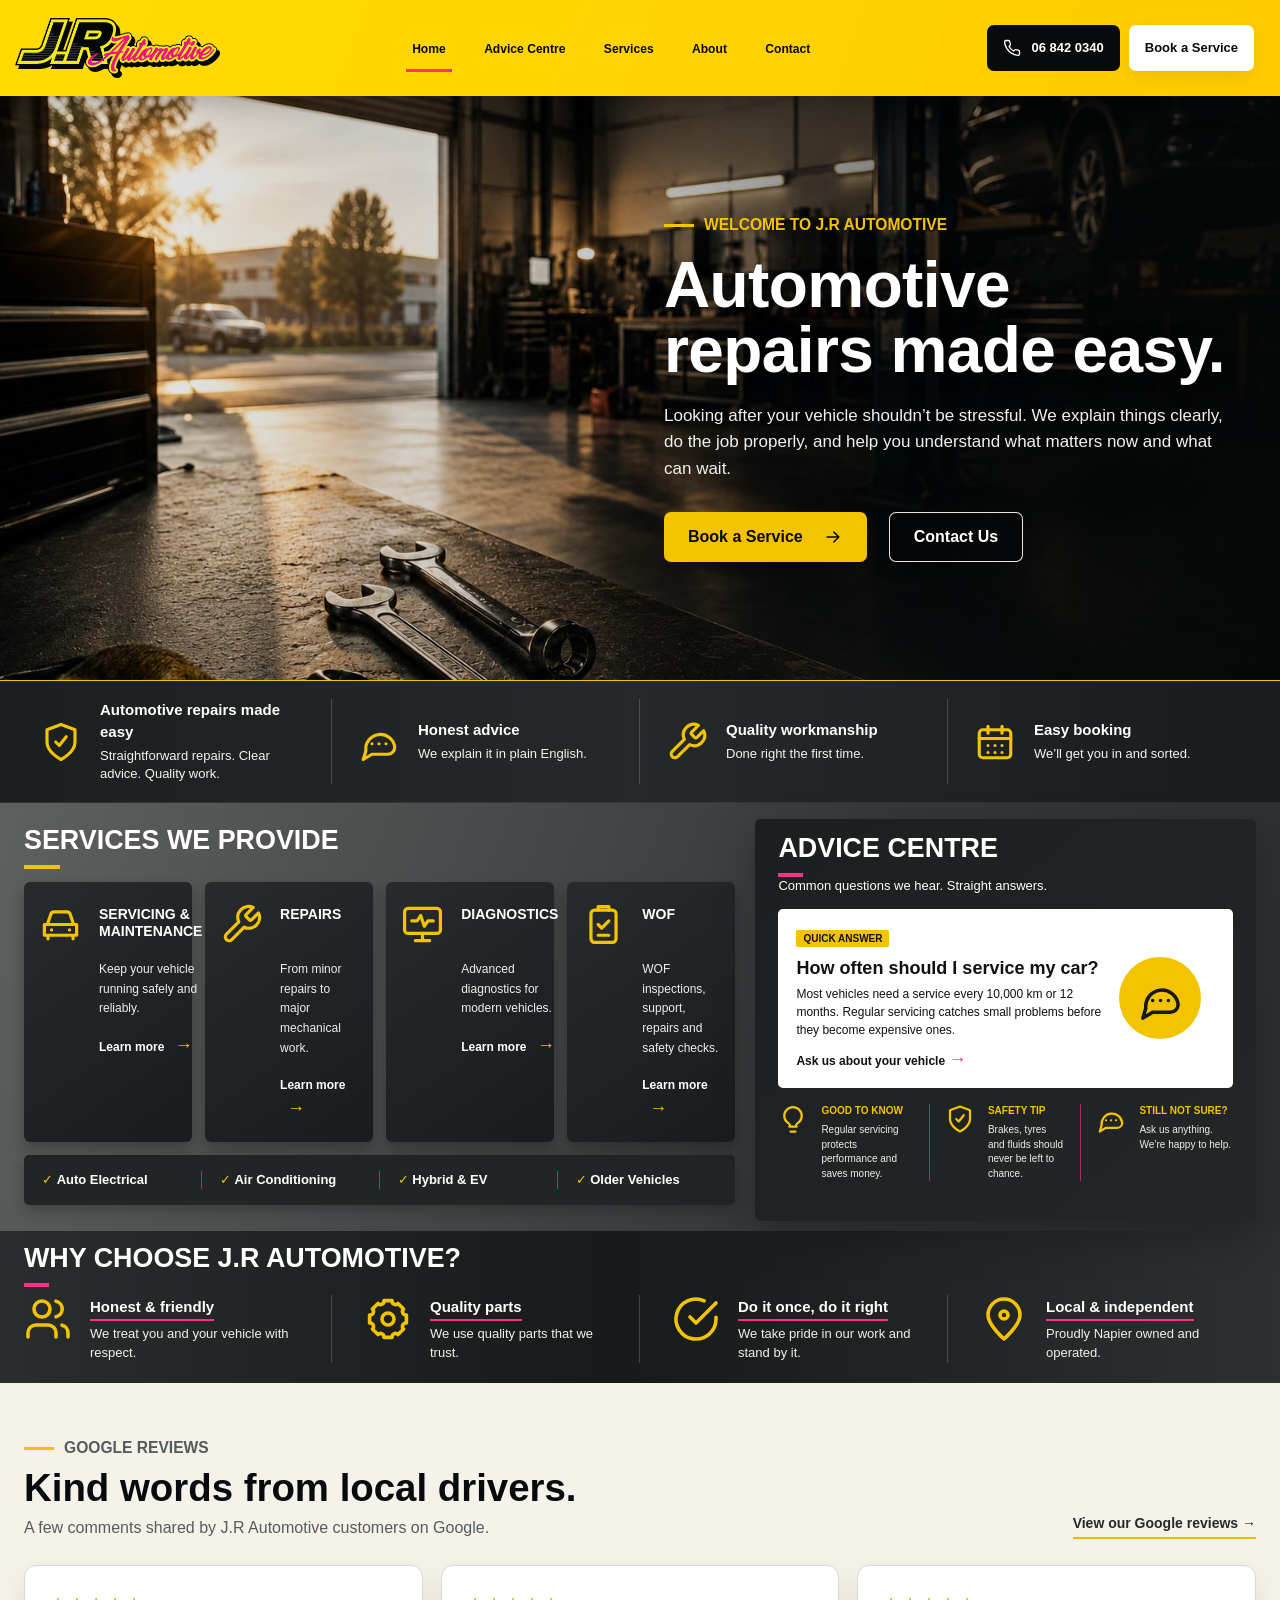
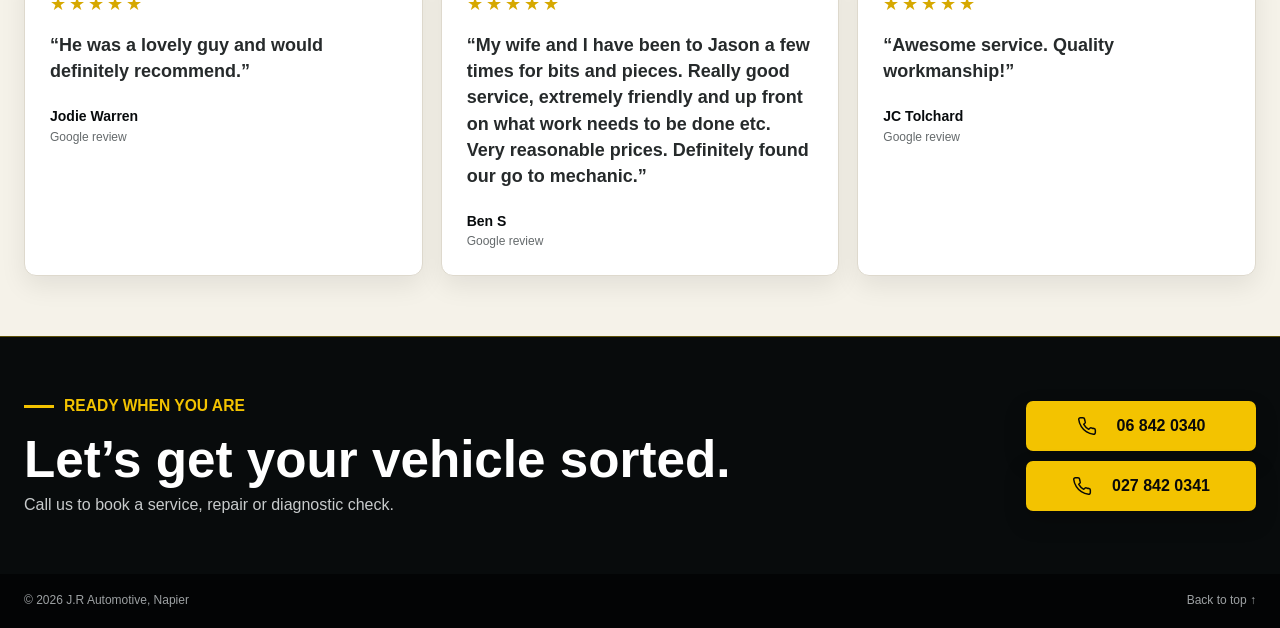
==== commit 9d269258: "Clarify WOF service wording" ====
--- a/index.html
+++ b/index.html
@@ -1,24 +1,33 @@
 <!doctype html>
 <html lang="en">
 <head>
+  <!-- Google tag (gtag.js) -->
+  <script async src="https://www.googletagmanager.com/gtag/js?id=G-XKHSMPY7ZS"></script>
+  <script>
+    window.dataLayer = window.dataLayer || [];
+    function gtag(){dataLayer.push(arguments);}
+    gtag('js', new Date());
+
+    gtag('config', 'G-XKHSMPY7ZS');
+  </script>
   <meta charset="UTF-8" />
   <meta name="viewport" content="width=device-width, initial-scale=1.0" />
   <link rel="icon" type="image/png" href="images/favicon.png" />
-  <title>Mechanic Napier | Servicing, Repairs &amp; WOF | J.R Automotive</title>
-  <meta name="description" content="Friendly, honest vehicle servicing, repairs, WOF inspections, diagnostics and auto electrical work from J.R Automotive in Onekawa, Napier." />
+  <title>Mechanic Napier | Automotive Repairs Made Easy | J.R Automotive</title>
+  <meta name="description" content="Friendly, honest vehicle servicing, repairs, WOF inspections and diagnostics in Onekawa, Napier. Clear advice about what matters now and what can wait." />
   <meta name="robots" content="index, follow, max-image-preview:large" />
   <link rel="canonical" href="https://jrautomotive.nz/" />
   <meta property="og:type" content="website" />
   <meta property="og:locale" content="en_NZ" />
   <meta property="og:site_name" content="J.R Automotive" />
-  <meta property="og:title" content="Mechanic Napier | J.R Automotive" />
-  <meta property="og:description" content="Automotive repairs made easy. Friendly, honest servicing, repairs, WOF inspections and diagnostics in Onekawa, Napier." />
+  <meta property="og:title" content="Mechanic Napier | Automotive Repairs Made Easy | J.R Automotive" />
+  <meta property="og:description" content="Friendly, honest vehicle servicing, repairs, WOF inspections and diagnostics in Onekawa, Napier. Clear advice about what matters now and what can wait." />
   <meta property="og:url" content="https://jrautomotive.nz/" />
   <meta property="og:image" content="https://jrautomotive.nz/images/hero-workshop-clean-optimized.jpg" />
   <meta property="og:image:alt" content="A warmly lit automotive workshop" />
   <meta name="twitter:card" content="summary_large_image" />
-  <meta name="twitter:title" content="Mechanic Napier | J.R Automotive" />
-  <meta name="twitter:description" content="Automotive repairs made easy. Friendly, honest servicing, repairs, WOF inspections and diagnostics in Onekawa, Napier." />
+  <meta name="twitter:title" content="Mechanic Napier | Automotive Repairs Made Easy | J.R Automotive" />
+  <meta name="twitter:description" content="Friendly, honest vehicle servicing, repairs, WOF inspections and diagnostics in Onekawa, Napier. Clear advice about what matters now and what can wait." />
   <meta name="twitter:image" content="https://jrautomotive.nz/images/hero-workshop-clean-optimized.jpg" />
   <meta name="twitter:image:alt" content="A warmly lit automotive workshop" />
   <meta name="theme-color" content="#f3c300" />
@@ -62,6 +71,20 @@
     "hasMap": "https://www.google.com/maps/search/?api=1&query=Unit%204%2C%2010%20Thorn%20Place%2C%20Onekawa%2C%20Napier%2C%20New%20Zealand"
   }
   </script>
+  <script type="application/ld+json">
+  {
+    "@context": "https://schema.org",
+    "@type": "WebSite",
+    "@id": "https://jrautomotive.nz/#website",
+    "url": "https://jrautomotive.nz/",
+    "name": "J.R Automotive",
+    "alternateName": "JR Automotive",
+    "publisher": {
+      "@id": "https://jrautomotive.nz/#business"
+    },
+    "inLanguage": "en-NZ"
+  }
+  </script>
 </head>
 <body>
   <svg class="svg-defs" aria-hidden="true">
@@ -142,21 +165,21 @@
           </div>
 
           <div class="service-grid">
-            <a class="service-card" href="services.html">
+            <a class="service-card" href="services.html#servicing-maintenance">
               <svg><use href="#icon-car"></use></svg>
               <div><h3>Servicing &amp;<br />Maintenance</h3><p>Keep your vehicle running safely and reliably.</p><span class="service-link">Learn more <span aria-hidden="true">→</span></span></div>
             </a>
-            <a class="service-card" href="services.html">
+            <a class="service-card" href="services.html#repairs">
               <svg><use href="#icon-wrench"></use></svg>
               <div><h3>Repairs</h3><p>From minor repairs to major mechanical work.</p><span class="service-link">Learn more <span aria-hidden="true">→</span></span></div>
             </a>
-            <a class="service-card" href="services.html">
+            <a class="service-card" href="services.html#diagnostics">
               <svg><use href="#icon-monitor"></use></svg>
               <div><h3>Diagnostics</h3><p>Advanced diagnostics for modern vehicles.</p><span class="service-link">Learn more <span aria-hidden="true">→</span></span></div>
             </a>
-            <a class="service-card" href="services.html">
+            <a class="service-card" href="services.html#wof">
               <svg><use href="#icon-clipboard"></use></svg>
-              <div><h3>WOF</h3><p>WOF support, repairs and safety checks.</p><span class="service-link">Learn more <span aria-hidden="true">→</span></span></div>
+              <div><h3>WOF</h3><p>WOF inspections, support, repairs and safety checks.</p><span class="service-link">Learn more <span aria-hidden="true">→</span></span></div>
             </a>
           </div>
 
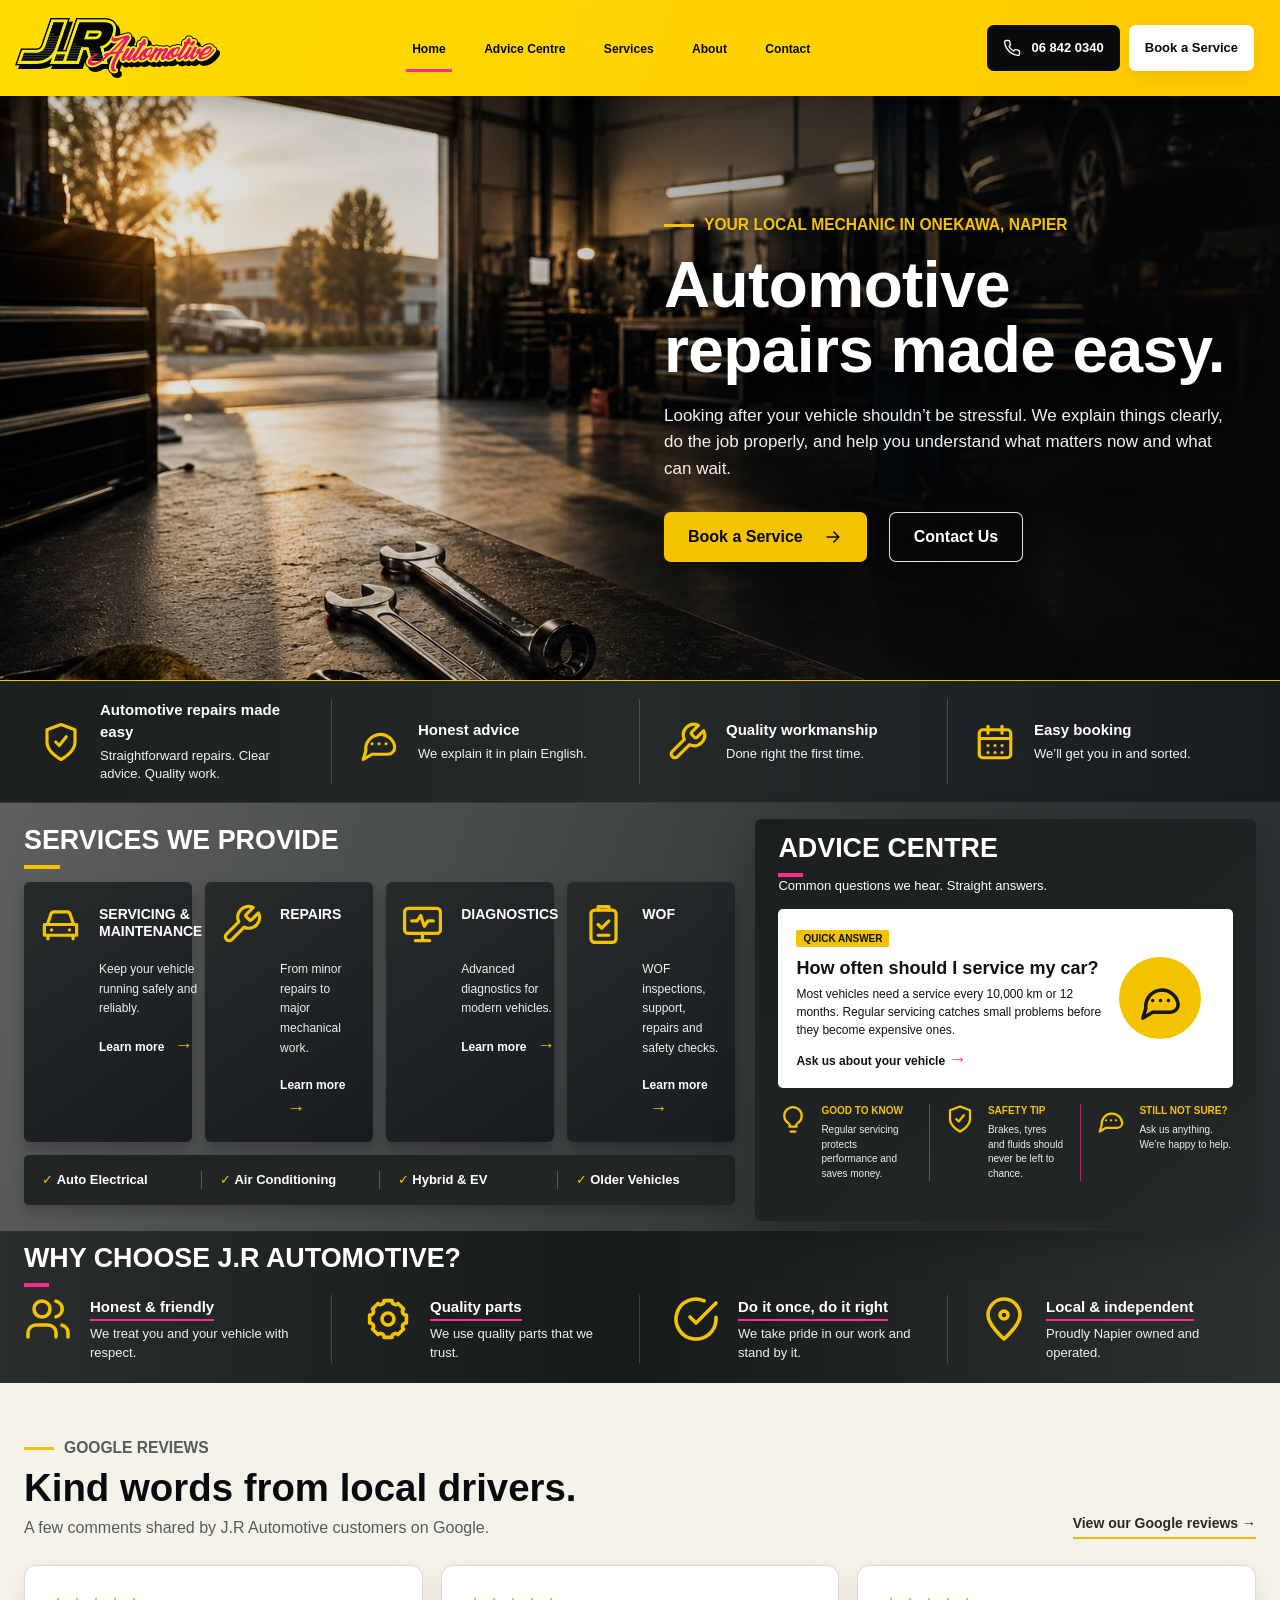
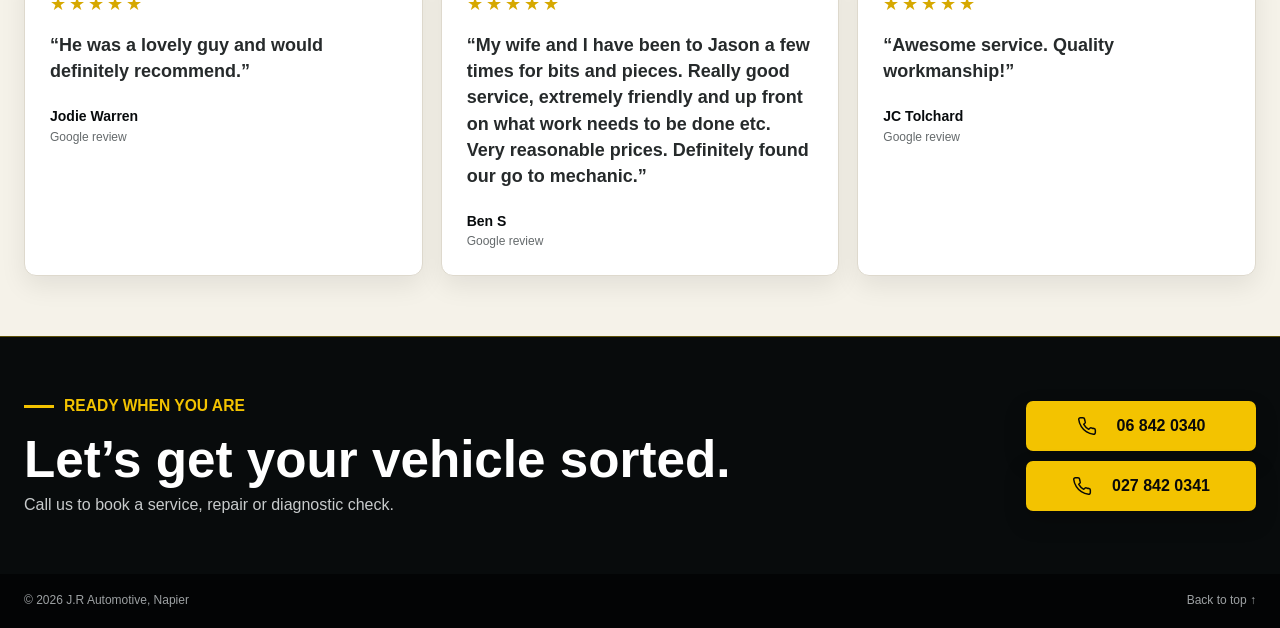
==== commit 3ace15be: "Strengthen homepage location signal" ====
--- a/index.html
+++ b/index.html
@@ -46,18 +46,26 @@
     "email": "J.Rfixyourcar@gmail.com",
     "address": {
       "@type": "PostalAddress",
-      "streetAddress": "Unit 4, 10 Thorn Place, Onekawa",
+      "streetAddress": "4/10 Thorn Place, Onekawa",
       "addressLocality": "Napier",
       "addressRegion": "Hawke's Bay",
       "addressCountry": "NZ"
     },
     "areaServed": "Hawke's Bay",
-    "openingHoursSpecification": {
-      "@type": "OpeningHoursSpecification",
-      "dayOfWeek": ["Monday", "Tuesday", "Wednesday", "Thursday", "Friday"],
-      "opens": "08:30",
-      "closes": "17:30"
-    },
+    "openingHoursSpecification": [
+      {
+        "@type": "OpeningHoursSpecification",
+        "dayOfWeek": ["Monday", "Tuesday", "Wednesday", "Thursday", "Friday"],
+        "opens": "08:30",
+        "closes": "17:30"
+      },
+      {
+        "@type": "OpeningHoursSpecification",
+        "dayOfWeek": "Saturday",
+        "opens": "09:00",
+        "closes": "12:00"
+      }
+    ],
     "knowsAbout": [
       "Vehicle servicing and maintenance",
       "Automotive repairs",
@@ -68,7 +76,7 @@
       "Hybrid and electric vehicle servicing",
       "Older vehicle servicing"
     ],
-    "hasMap": "https://www.google.com/maps/search/?api=1&query=Unit%204%2C%2010%20Thorn%20Place%2C%20Onekawa%2C%20Napier%2C%20New%20Zealand"
+    "hasMap": "https://www.google.com/maps/search/?api=1&query=4%2F10%20Thorn%20Place%2C%20Onekawa%2C%20Napier%2C%20New%20Zealand"
   }
   </script>
   <script type="application/ld+json">
@@ -136,7 +144,7 @@
     <section class="hero" aria-labelledby="hero-title">
       <div class="hero-content page-width">
         <div class="hero-copy-block">
-          <p class="eyebrow"><span></span> Welcome to J.R Automotive</p>
+          <p class="eyebrow"><span></span> Your local mechanic in Onekawa, Napier</p>
           <h1 id="hero-title">Automotive repairs made easy.</h1>
           <p class="hero-copy">Looking after your vehicle shouldn&rsquo;t be stressful. We explain things clearly, do the job properly, and help you understand what matters now and what can wait.</p>
           <div class="hero-actions">
